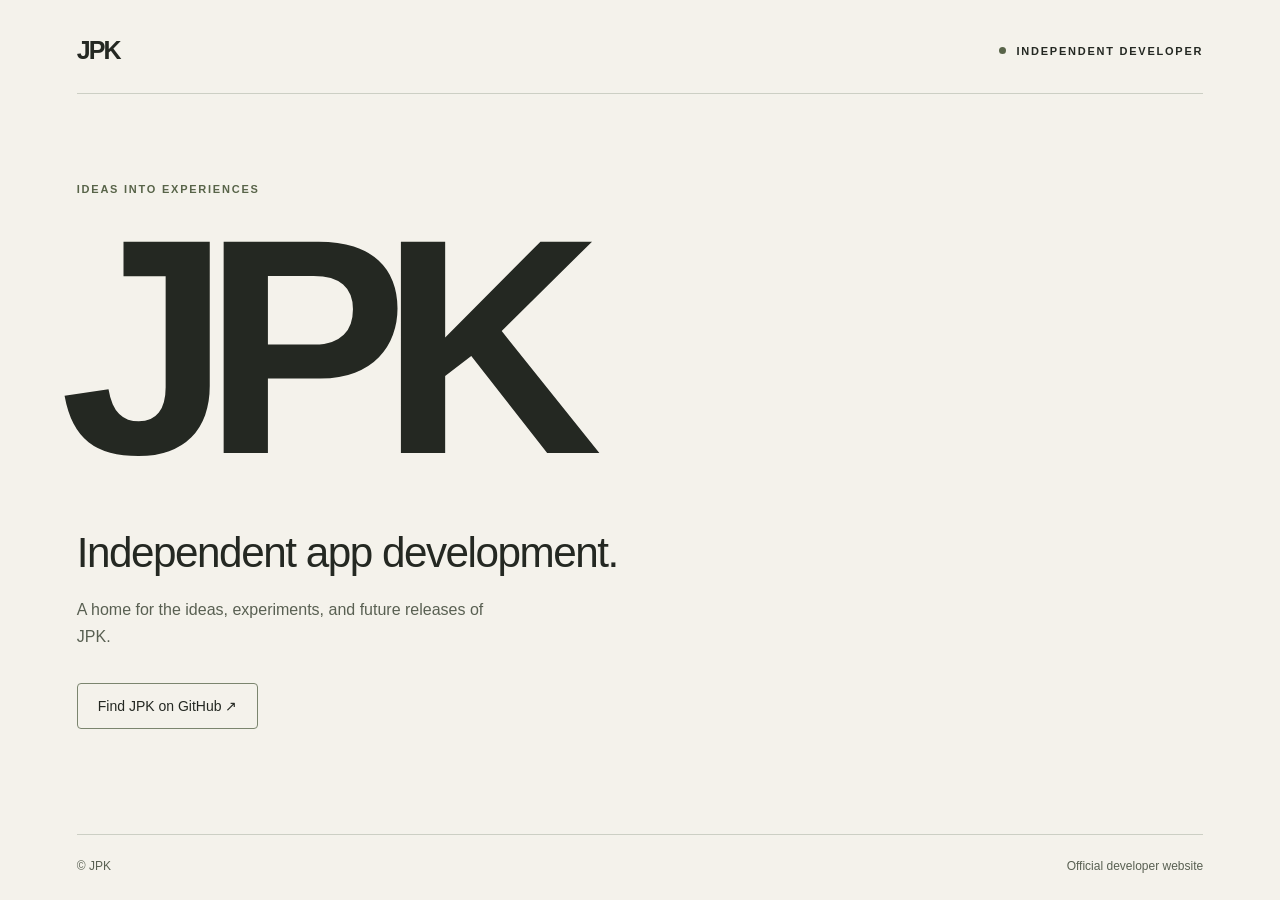
==== index.html @ 889093f6 "Add files via upload" ====
<!doctype html>
<html lang="en">
  <head>
    <meta charset="utf-8">
    <meta name="viewport" content="width=device-width, initial-scale=1">
    <meta name="description" content="JPK — independent app development. The official developer website.">
    <meta name="theme-color" content="#f4f2eb">
    <title>JPK — Independent App Development</title>
    <style>
      :root { color-scheme: light; font-family: Arial, Helvetica, sans-serif; color: #242822; background: #f4f2eb; }
      * { box-sizing: border-box; }
      body { margin: 0; }
      .page { max-width: 1440px; min-height: 100svh; margin: auto; padding: 36px 6vw 24px; display: flex; flex-direction: column; }
      header, footer { display: flex; align-items: center; justify-content: space-between; gap: 24px; }
      header { padding-bottom: 28px; border-bottom: 1px solid #cccfc4; }
      .wordmark { font-size: 25px; font-weight: 800; letter-spacing: -.08em; }
      .label { font-size: 11px; font-weight: 600; letter-spacing: .16em; text-transform: uppercase; }
      .developer { display: flex; align-items: center; gap: 10px; }
      .dot { width: 7px; height: 7px; border-radius: 50%; background: #586449; flex-shrink: 0; }
      main { flex: 1; display: flex; flex-direction: column; justify-content: center; padding: 64px 0 80px; }
      .eyebrow { margin: 0 0 14px; color: #586449; }
      h1 { margin: 0 0 20px -.055em; font-size: clamp(112px, 24vw, 320px); font-weight: 800; letter-spacing: -.09em; line-height: .9; }
      h2 { font-size: clamp(24px, 3.3vw, 44px); line-height: 1.2; font-weight: 400; letter-spacing: -.035em; margin: 22px 0 18px; max-width: 600px; }
      .intro { max-width: 440px; margin: 0; font-size: 16px; line-height: 1.7; color: #596052; }
      .profile { align-self: flex-start; margin-top: 32px; padding: 14px 20px; border: 1px solid #7b856e; border-radius: 4px; text-decoration: none; font-size: 14px; color: inherit; }
      .profile:hover { background: #e6e9dd; }
      a:focus-visible { outline: 3px solid #586449; outline-offset: 5px; }
      footer { border-top: 1px solid #cccfc4; padding-top: 22px; font-size: 12px; line-height: 1.6; color: #596052; }
      footer p { margin: 0; }
      @media (max-width: 480px) {
        .page { padding: 24px 24px 20px; }
        header { gap: 12px; padding-bottom: 22px; }
        .label { font-size: 9px; letter-spacing: .12em; }
        main { padding: 64px 0; }
        footer { align-items: flex-start; flex-direction: column; gap: 4px; }
      }
    </style>
  </head>
  <body>
    <div class="page">
      <header>
        <span class="wordmark" aria-hidden="true">JPK</span>
        <span class="developer label"><span class="dot" aria-hidden="true"></span>Independent developer</span>
      </header>
      <main>
        <p class="eyebrow label">Ideas into experiences</p>
        <h1>JPK</h1>
        <h2>Independent app development.</h2>
        <p class="intro">A home for the ideas, experiments, and future releases of JPK.</p>
        <a class="profile" href="https://github.com/jpkkh24">Find JPK on GitHub <span aria-hidden="true">↗</span></a>
      </main>
      <footer>
        <p>© JPK</p>
        <p>Official developer website</p>
      </footer>
    </div>
  </body>
</html>
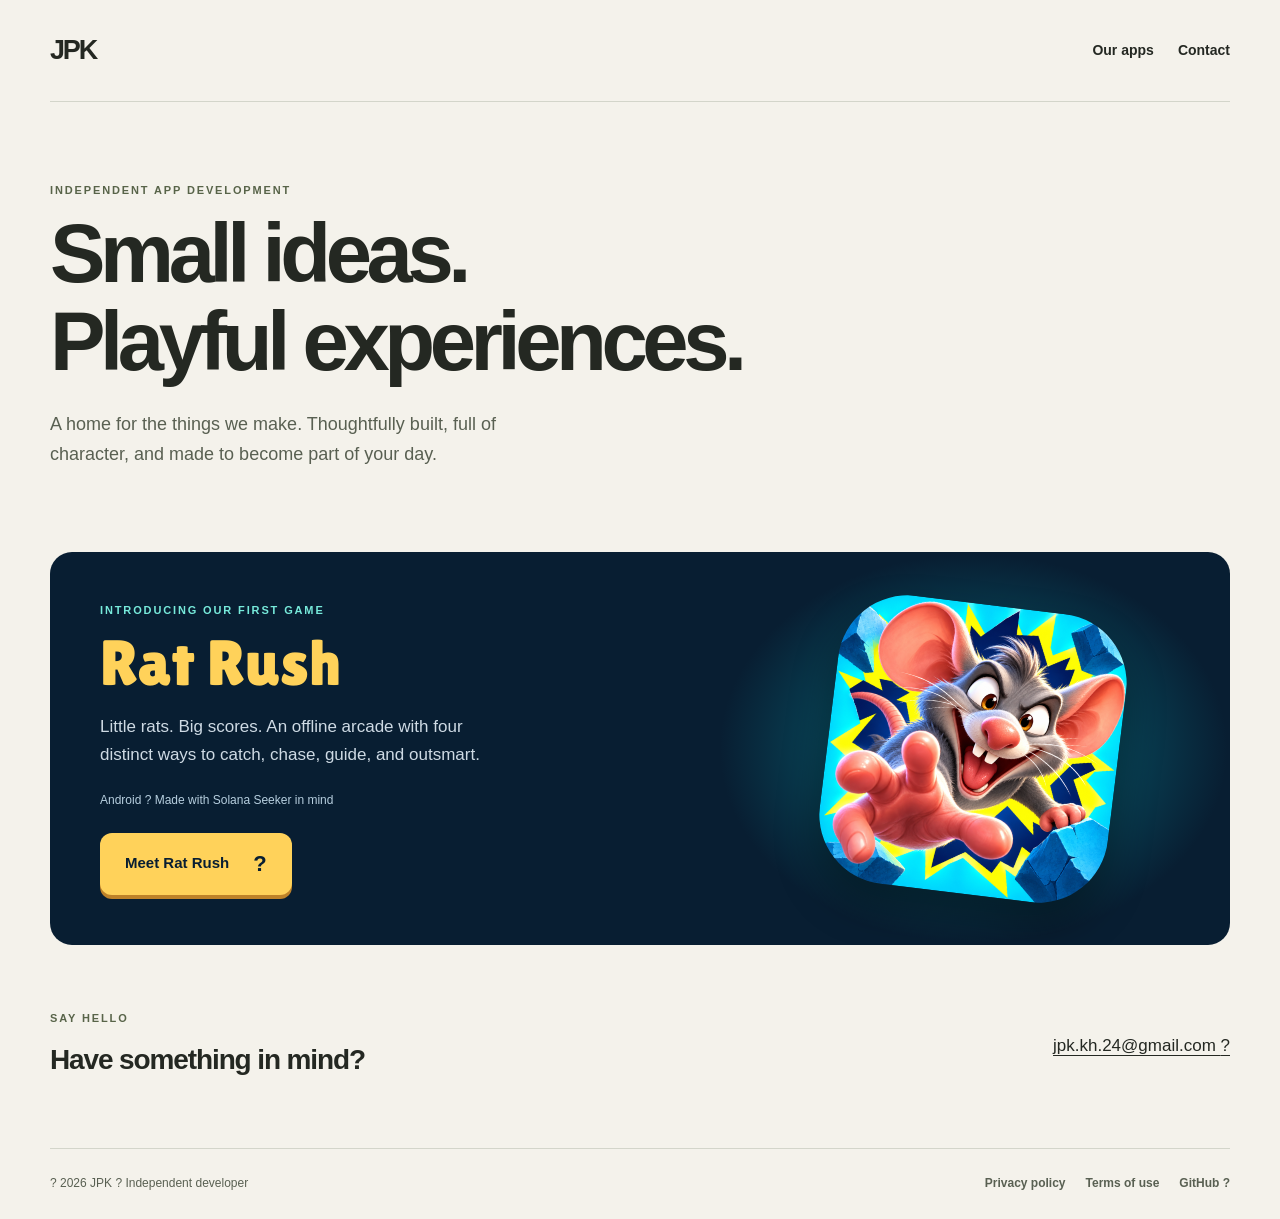
==== commit 32e5400b: "Introduce Rat Rush with game details, privacy policy and terms" ====
--- a/index.html
+++ b/index.html
@@ -1,58 +1,48 @@
-<!doctype html>
+<!DOCTYPE html>
 <html lang="en">
-  <head>
-    <meta charset="utf-8">
-    <meta name="viewport" content="width=device-width, initial-scale=1">
-    <meta name="description" content="JPK — independent app development. The official developer website.">
-    <meta name="theme-color" content="#f4f2eb">
-    <title>JPK — Independent App Development</title>
-    <style>
-      :root { color-scheme: light; font-family: Arial, Helvetica, sans-serif; color: #242822; background: #f4f2eb; }
-      * { box-sizing: border-box; }
-      body { margin: 0; }
-      .page { max-width: 1440px; min-height: 100svh; margin: auto; padding: 36px 6vw 24px; display: flex; flex-direction: column; }
-      header, footer { display: flex; align-items: center; justify-content: space-between; gap: 24px; }
-      header { padding-bottom: 28px; border-bottom: 1px solid #cccfc4; }
-      .wordmark { font-size: 25px; font-weight: 800; letter-spacing: -.08em; }
-      .label { font-size: 11px; font-weight: 600; letter-spacing: .16em; text-transform: uppercase; }
-      .developer { display: flex; align-items: center; gap: 10px; }
-      .dot { width: 7px; height: 7px; border-radius: 50%; background: #586449; flex-shrink: 0; }
-      main { flex: 1; display: flex; flex-direction: column; justify-content: center; padding: 64px 0 80px; }
-      .eyebrow { margin: 0 0 14px; color: #586449; }
-      h1 { margin: 0 0 20px -.055em; font-size: clamp(112px, 24vw, 320px); font-weight: 800; letter-spacing: -.09em; line-height: .9; }
-      h2 { font-size: clamp(24px, 3.3vw, 44px); line-height: 1.2; font-weight: 400; letter-spacing: -.035em; margin: 22px 0 18px; max-width: 600px; }
-      .intro { max-width: 440px; margin: 0; font-size: 16px; line-height: 1.7; color: #596052; }
-      .profile { align-self: flex-start; margin-top: 32px; padding: 14px 20px; border: 1px solid #7b856e; border-radius: 4px; text-decoration: none; font-size: 14px; color: inherit; }
-      .profile:hover { background: #e6e9dd; }
-      a:focus-visible { outline: 3px solid #586449; outline-offset: 5px; }
-      footer { border-top: 1px solid #cccfc4; padding-top: 22px; font-size: 12px; line-height: 1.6; color: #596052; }
-      footer p { margin: 0; }
-      @media (max-width: 480px) {
-        .page { padding: 24px 24px 20px; }
-        header { gap: 12px; padding-bottom: 22px; }
-        .label { font-size: 9px; letter-spacing: .12em; }
-        main { padding: 64px 0; }
-        footer { align-items: flex-start; flex-direction: column; gap: 4px; }
-      }
-    </style>
-  </head>
-  <body>
-    <div class="page">
-      <header>
-        <span class="wordmark" aria-hidden="true">JPK</span>
-        <span class="developer label"><span class="dot" aria-hidden="true"></span>Independent developer</span>
-      </header>
-      <main>
-        <p class="eyebrow label">Ideas into experiences</p>
-        <h1>JPK</h1>
-        <h2>Independent app development.</h2>
-        <p class="intro">A home for the ideas, experiments, and future releases of JPK.</p>
-        <a class="profile" href="https://github.com/jpkkh24">Find JPK on GitHub <span aria-hidden="true">↗</span></a>
-      </main>
-      <footer>
-        <p>© JPK</p>
-        <p>Official developer website</p>
-      </footer>
-    </div>
-  </body>
+<head>
+  <meta charset="utf-8">
+  <meta name="viewport" content="width=device-width, initial-scale=1">
+  <meta name="description" content="JPK is an independent app developer. Meet Rat Rush, our first game: four ways to test your reflexes, timing and strategy.">
+  <meta name="theme-color" content="#f4f2eb">
+  <meta property="og:title" content="JPK ? Independent App Development">
+  <meta property="og:description" content="Small ideas. Playful experiences. Meet Rat Rush, the first game from JPK.">
+  <meta property="og:image" content="https://jpkkh24.github.io/assets/rat-rush-icon.png">
+  <meta property="og:url" content="https://jpkkh24.github.io/">
+  <meta property="og:type" content="website">
+  <link rel="canonical" href="https://jpkkh24.github.io/">
+  <link rel="stylesheet" href="assets/site.css">
+  <title>JPK ? Independent App Development</title>
+</head>
+<body class="studio">
+  <a class="skip" href="#main">Skip to content</a>
+  <div class="studio-wrap">
+    <header class="studio-header">
+      <a class="wordmark" href="./" aria-label="JPK home">JPK</a>
+      <nav aria-label="Main navigation"><a href="#apps">Our apps</a><a href="mailto:jpk.kh.24@gmail.com">Contact</a></nav>
+    </header>
+    <main id="main">
+      <section class="studio-intro" aria-labelledby="studio-title">
+        <p class="eyebrow">Independent app development</p>
+        <h1 id="studio-title">Small ideas.<br>Playful experiences.</h1>
+        <p>A home for the things we make. Thoughtfully built, full of character, and made to become part of your day.</p>
+      </section>
+      <section id="apps" class="first-app" aria-labelledby="app-title">
+        <div class="feature-copy">
+          <p class="eyebrow">Introducing our first game</p>
+          <h2 id="app-title">Rat Rush</h2>
+          <p>Little rats. Big scores. An offline arcade with four distinct ways to catch, chase, guide, and outsmart.</p>
+          <span class="platform-note">Android ? Made with Solana Seeker in mind</span>
+          <a class="button primary" href="rat-rush/">Meet Rat Rush <span aria-hidden="true">?</span></a>
+        </div>
+        <a class="feature-art" href="rat-rush/" aria-label="Explore Rat Rush"><img src="assets/rat-rush-icon.png" width="512" height="512" alt="The Rat Rush rat reaching out through a bright blue and yellow burst"></a>
+      </section>
+      <section class="studio-contact" aria-labelledby="contact-title">
+        <div><p class="eyebrow">Say hello</p><h2 id="contact-title">Have something in mind?</h2></div>
+        <a href="mailto:jpk.kh.24@gmail.com">jpk.kh.24@gmail.com <span aria-hidden="true">?</span></a>
+      </section>
+    </main>
+    <footer class="studio-footer"><p>? 2026 JPK ? Independent developer</p><nav aria-label="Footer"><a href="rat-rush/privacy/">Privacy policy</a><a href="rat-rush/terms/">Terms of use</a><a href="https://github.com/jpkkh24">GitHub ?</a></nav></footer>
+  </div>
+</body>
 </html>
--- a/assets/site.css
+++ b/assets/site.css
@@ -0,0 +1,14 @@
+@font-face{font-family:Lilita;src:url('./LilitaOne-Regular.ttf') format('truetype');font-weight:400;font-display:swap}
+:root{font-family:Arial,Helvetica,sans-serif;color-scheme:light;line-height:1.65;font-synthesis:none;--navy:#081e32;--yellow:#ffd25a;--mint:#77eadb}
+*{box-sizing:border-box}html{scroll-behavior:smooth;scroll-padding-top:24px}body{margin:0}img{display:block;max-width:100%;height:auto}a{color:inherit;text-underline-offset:4px}a:focus-visible,summary:focus-visible{outline:3px solid currentColor;outline-offset:6px}a:hover{text-decoration-thickness:2px}h1,h2,h3,p{margin-top:0}nav{display:flex;flex-wrap:wrap;align-items:center;gap:24px}nav a{text-decoration:none;font-size:14px;font-weight:600}nav a:hover{text-decoration:underline}.wrap{width:min(1120px,calc(100% - 64px));margin-inline:auto}.eyebrow{text-transform:uppercase;font-size:11px;font-weight:800;letter-spacing:.17em;line-height:1.6}.mint{color:var(--mint)}.wordmark{font-size:27px;font-weight:900;letter-spacing:-.08em;text-decoration:none}.skip{position:absolute;top:-100px;left:20px;background:var(--yellow);color:var(--navy);padding:12px 20px;z-index:10;border-radius:8px}.skip:focus{top:12px}.button{display:inline-flex;align-items:center;justify-content:center;gap:24px;min-height:52px;padding:13px 25px;border-radius:12px;text-decoration:none;font-weight:800;font-size:15px;transition:transform .18s,background .18s}.button:hover{transform:translateY(-2px)}.primary{background:var(--yellow);color:var(--navy);box-shadow:0 4px 0 #be8229}.primary:hover{background:#ffe28c}.dark{background:var(--navy);color:white}.button span{font-size:22px}
+/* JPK developer homepage */
+.studio{background:#f4f2eb;color:#242822}.studio-wrap{width:min(1180px,calc(100% - 80px));margin:auto}.studio-header{padding:28px 0;border-bottom:1px solid #d3d5ca;display:flex;justify-content:space-between;align-items:center}.studio-intro{padding:80px 0 65px}.studio-intro .eyebrow{color:#586449}.studio-intro h1{font-size:clamp(48px,6.5vw,88px);letter-spacing:-.065em;line-height:1.05;margin-bottom:25px;font-weight:700}.studio-intro>p:last-child{max-width:480px;color:#596052;font-size:18px}.first-app{background:var(--navy);color:#fff9e9;display:grid;grid-template-columns:1.3fr 1fr;border-radius:22px;overflow:hidden;position:relative}.feature-copy{padding:50px;z-index:1}.feature-copy .eyebrow{color:var(--mint)}.feature-copy h2{font-family:Lilita,Arial,sans-serif;font-weight:400;color:var(--yellow);font-size:64px;line-height:1;margin-bottom:18px}.feature-copy>p:not(.eyebrow){max-width:400px;color:#cedae4;font-size:17px}.platform-note{display:block;font-size:12px;color:#b7cfdf;margin:22px 0}.feature-art{display:grid;place-items:center;padding:35px;background:radial-gradient(ellipse at center,#087486 0,transparent 70%)}.feature-art img{width:290px;aspect-ratio:1;border-radius:24%;transform:rotate(7deg);box-shadow:0 22px 40px #0006;transition:transform .25s}.feature-art:hover img{transform:rotate(2deg) scale(1.02)}.studio-contact{display:flex;justify-content:space-between;align-items:center;gap:28px;padding:65px 0}.studio-contact h2{font-size:28px;letter-spacing:-.04em;margin:0}.studio-contact .eyebrow{color:#586449;margin-bottom:9px}.studio-contact>a{font-size:17px;overflow-wrap:anywhere}.studio-footer{border-top:1px solid #d3d5ca;padding:25px 0;display:flex;gap:24px;justify-content:space-between;align-items:center;color:#596052;font-size:12px}.studio-footer p{margin:0}.studio-footer nav{gap:20px}.studio-footer a{font-size:12px}
+/* Rat Rush */
+.game{background:var(--navy);color:#f9f5ea;color-scheme:dark}.game-header{display:flex;align-items:center;justify-content:space-between;gap:24px;min-height:96px;border-bottom:1px solid #ffffff1f}.game-brand{display:flex;align-items:center;gap:12px;text-decoration:none;font-family:Lilita,Arial,sans-serif;font-size:25px;white-space:nowrap}.game-brand img{border-radius:11px;width:40px;height:40px}.game-header nav{color:#c9d9e5}.studio-link{color:var(--mint)}.game-hero{display:grid;grid-template-columns:1.1fr 1fr;gap:45px;align-items:center;min-height:650px;padding-top:70px;padding-bottom:75px}.hero-copy h1{font-family:Lilita,Arial,sans-serif;font-size:clamp(100px,10vw,148px);font-weight:400;line-height:.84;letter-spacing:-.025em;color:var(--yellow);text-shadow:0 5px 0 #b56c27;margin:26px 0 28px}.hero-copy h1 span{color:#fff7d8}.hero-tagline{font-family:Lilita,Arial,sans-serif;font-size:30px;margin-bottom:14px}.hero-description{color:#bcd0e0;font-size:17px;margin-bottom:30px}.hero-art{position:relative;display:grid;place-items:center;min-width:0;padding:40px 10px}.hero-icon{width:90%;max-width:410px;border-radius:24%;transform:rotate(8deg);box-shadow:0 25px 70px #0009;position:relative}.orbit{position:absolute;inset:-20px;border-radius:50%;background:radial-gradient(ellipse,#137c8880,transparent 70%)}.hero-sticker{position:absolute;bottom:12px;right:5px;transform:rotate(-7deg);padding:9px 18px;background:var(--mint);color:var(--navy);font-family:Lilita,Arial,sans-serif;font-size:22px;border-radius:7px;box-shadow:0 4px 0 #114052}.game-facts{background:#103148;border-block:1px solid #ffffff12}.game-facts .wrap{display:flex;flex-wrap:wrap;justify-content:space-between;gap:20px;padding-block:20px}.game-facts span{font-size:13px;letter-spacing:.02em;font-weight:700;color:#d5e6ec}.game-facts span::before{content:'✦';color:var(--yellow);margin-right:12px}.modes-section{padding-block:88px}.section-heading{max-width:660px;margin-bottom:38px}.section-heading h2,.about-section h2,.support-section h2{font-family:Lilita,Arial,sans-serif;font-weight:400;font-size:clamp(35px,4vw,52px);line-height:1.12;letter-spacing:-.01em;margin-bottom:20px}.section-heading>p:last-child{color:#bcd0e0;max-width:570px}.mode-grid{display:grid;grid-template-columns:1fr 1fr;gap:30px}.mode-card{border-radius:19px;overflow:hidden;background:#10354e;border:1px solid #80dce238;display:flex;flex-direction:column}.mode-scene{height:255px;position:relative;overflow:hidden;background:#193849}.scene-background{width:100%;height:100%;object-fit:cover;object-position:50% 35%}.peek .scene-background{object-position:50% 72%}.peek-rat{position:absolute;width:220px;height:220px;object-fit:contain;bottom:-18px;left:calc(50% - 110px);filter:drop-shadow(0 12px 12px #071c3680)}.mode-number{position:absolute;top:16px;left:17px;background:#071c36dd;color:white;font-weight:800;font-size:12px;border-radius:50%;width:32px;height:32px;display:grid;place-items:center}.mode-copy{padding:30px;flex:1;display:flex;flex-direction:column}.mode-copy .eyebrow{color:#9ce6ed;margin-bottom:10px}.mode-copy h3{font-family:Lilita,Arial,sans-serif;font-size:34px;line-height:1.1;font-weight:400;margin-bottom:16px}.mode-copy>p:not(.eyebrow),.mode-details{font-size:15px;color:#d1e1ea}.mode-details{padding-left:18px;margin:0 0 25px}.mode-details li+li{margin-top:10px}.mode-details strong{color:white}.mode-chip{font-size:11px;letter-spacing:.05em;text-transform:uppercase;font-weight:700;align-self:flex-start;margin-top:auto;background:#ffffff13;padding:6px 12px;border-radius:30px;color:#f9eed7}.running{background:#482c26;border-color:#ffc18c40}.running .eyebrow{color:#ffc58c}.running .mode-copy>p:not(.eyebrow),.running .mode-details{color:#ecd9ca}.guide{background:#233e39;border-color:#a4e5bb40}.guide .eyebrow{color:#ade8c0}.guide .mode-copy>p:not(.eyebrow),.guide .mode-details{color:#d0e4d8}.duel{background:#302c41;border-color:#dbbfea40}.duel .eyebrow{color:#e3c4f2}.duel .mode-copy>p:not(.eyebrow),.duel .mode-details{color:#dfd7eb}.duel .scene-background{object-position:center 42%}.art-caption{font-size:12px;color:#9bb1c2;text-align:center;margin:24px 0 0}.about-section{background:#103148;padding-block:72px;border-block:1px solid #ffffff12}.about-grid{display:grid;grid-template-columns:1fr 1fr;gap:90px}.about-grid>div>p:not(.eyebrow){color:#c5d6e3}.about-details{margin:0}.about-details div{padding:22px 0;border-bottom:1px solid #ffffff21}.about-details div:first-child{padding-top:0}.about-details dt{font-size:19px;font-weight:700;color:var(--yellow);margin-bottom:8px}.about-details dd{margin:0;color:#c5d6e3;font-size:15px}.faq-section{padding-block:85px}.faq-section details{border-top:1px solid #ffffff25;padding:20px 0}.faq-section details:last-child{border-bottom:1px solid #ffffff25}.faq-section summary{font-size:18px;font-weight:700;cursor:pointer;padding:5px 30px 5px 0}.faq-section details p{color:#bdd1df;max-width:850px;padding-top:14px;margin-bottom:4px}.faq-section details a{overflow-wrap:anywhere}.support-section{background:var(--yellow);color:var(--navy);border-radius:18px;padding:42px;display:flex;justify-content:space-between;align-items:center;gap:24px}.support-section h2{margin-bottom:8px}.support-section p{margin-bottom:0}.support-section .eyebrow{margin-bottom:12px}.support-section .button{flex-shrink:0}.game-footer{display:flex;flex-wrap:wrap;align-items:center;justify-content:space-between;gap:20px;padding-top:55px;padding-bottom:25px}.game-footer>div{display:flex;gap:20px;align-items:center}.game-footer p{margin:0;font-size:12px;color:#aec3d2}.game-footer nav{gap:20px}.game-footer nav a{font-size:13px}.game-footer .affiliation{flex-basis:100%;font-size:11px;color:#8fa8bc;margin-top:5px}
+/* Policy documents */
+.legal{background:#f6f4ec;color:#25303a}.legal-header{border-bottom:1px solid #d6dbd9;display:flex;align-items:center;justify-content:space-between;gap:24px;padding-block:24px}.legal-header .game-brand{color:#183447}.legal-shell{display:grid;grid-template-columns:200px minmax(0,760px);gap:64px;max-width:1080px;margin:auto;padding:60px 32px 80px}.legal-nav{position:sticky;top:30px;align-self:start;display:flex;flex-direction:column;align-items:flex-start;gap:12px;font-size:14px}.legal-nav a[aria-current=page]{font-weight:800;color:#175b63}.legal-content h1{font-size:clamp(38px,5vw,58px);line-height:1.05;letter-spacing:-.05em;margin-bottom:20px}.legal-content .eyebrow{color:#42655e}.legal-date{font-size:13px;color:#5d6973}.legal-summary{background:#e5ede5;border-left:4px solid #476f59;padding:22px 25px;margin:30px 0;font-size:16px}.legal-summary p:last-child{margin-bottom:0}.legal-content h2{font-size:23px;letter-spacing:-.025em;margin:36px 0 12px;line-height:1.3}.legal-content p,.legal-content li{font-size:16px;line-height:1.8}.legal-content ul{padding-left:22px}.legal-content li+li{margin-top:8px}.legal-content a{color:#175b63;overflow-wrap:anywhere}.legal-footer{border-top:1px solid #d6dbd9;color:#5d6973;display:flex;flex-wrap:wrap;justify-content:space-between;gap:20px;padding-block:25px;font-size:13px}.legal-footer p{margin:0}.legal-footer nav a{font-size:13px}
+@media(min-width:1500px){.game-hero{min-height:720px}}
+@media(max-width:800px){.wrap{width:calc(100% - 40px)}.studio-wrap{width:calc(100% - 40px)}.studio-intro{padding:60px 0 40px}.feature-copy{padding:32px}.feature-copy h2{font-size:53px}.feature-art{padding:25px}.first-app{grid-template-columns:1.3fr 1fr}.studio-contact{align-items:flex-start;flex-direction:column;gap:18px;padding:42px 0}.studio-footer{align-items:flex-start;flex-direction:column;gap:15px}.game-header{flex-wrap:wrap;gap:14px;padding-block:20px}.game-header nav{gap:22px}.game-hero{gap:18px;min-height:550px;padding-block:55px}.hero-copy h1{font-size:100px}.hero-tagline{font-size:25px}.hero-description{font-size:15px}.hero-art{padding:20px 0}.hero-sticker{font-size:17px;right:-3px;bottom:-6px}.mode-grid{gap:20px}.mode-scene{height:210px}.mode-copy{padding:24px}.mode-copy h3{font-size:30px}.about-grid{gap:40px}.support-section{padding:30px}.legal-shell{grid-template-columns:1fr;gap:32px;padding:38px 24px 60px}.legal-nav{position:static;flex-direction:row;flex-wrap:wrap;gap:22px}.legal-header{flex-wrap:wrap}.game-footer>div{gap:15px}}
+@media(max-width:560px){nav{gap:18px}.studio-header{padding-block:20px}.studio-intro h1{font-size:47px}.studio-intro>p:last-child{font-size:16px}.first-app{grid-template-columns:1fr}.feature-copy{padding:30px 28px 10px}.feature-art{padding:25px 45px 40px}.feature-art img{width:210px}.platform-note{font-size:11px}.studio-contact h2{font-size:26px}.game-header nav{width:100%;justify-content:space-between;gap:12px}.game-header nav a{font-size:12px}.game-header{min-height:0}.game-hero{grid-template-columns:1fr;padding-top:45px;padding-bottom:35px;gap:20px}.hero-copy{text-align:center}.hero-copy h1{font-size:112px;margin-top:22px}.hero-description{font-size:16px}.hero-art{max-width:340px;width:100%;margin:auto;padding:26px 25px 36px}.hero-icon{max-width:270px}.hero-sticker{right:0;bottom:18px}.orbit{inset:0}.game-facts .wrap{display:grid;grid-template-columns:1fr 1fr;gap:12px 16px;padding-block:18px}.game-facts span{font-size:12px}.game-facts span::before{margin-right:8px}.modes-section{padding-block:55px}.mode-grid{grid-template-columns:1fr;gap:28px}.mode-scene{height:230px}.mode-copy{padding:25px}.section-heading h2,.about-section h2{font-size:37px}.section-heading>p:last-child{font-size:15px}.about-section{padding-block:48px}.about-grid{grid-template-columns:1fr;gap:24px}.faq-section{padding-block:55px}.faq-section summary{font-size:16px}.support-section{flex-direction:column;align-items:flex-start;padding:28px}.support-section h2{font-size:40px}.support-section .eyebrow{font-size:10px}.game-footer{padding-top:38px}.game-footer nav{gap:22px}.legal-header nav{gap:20px}.legal-content h1{font-size:42px}.legal-content h2{font-size:22px}.legal-summary{padding:19px}.legal-shell{padding-inline:20px}.legal-nav{font-size:13px}}
+@media(prefers-reduced-motion:reduce){html{scroll-behavior:auto}*,*::before,*::after{animation:none!important;transition:none!important}}
+@media print{.game-header,.legal-header nav,.legal-nav,.skip,.legal-footer nav{display:none}.legal-shell{display:block;padding:0}.legal-content{max-width:none}.legal{background:white;color:black}.legal-content a{color:inherit}.legal-summary{border:1px solid #777;background:none}.legal-content h2{break-after:avoid}}
